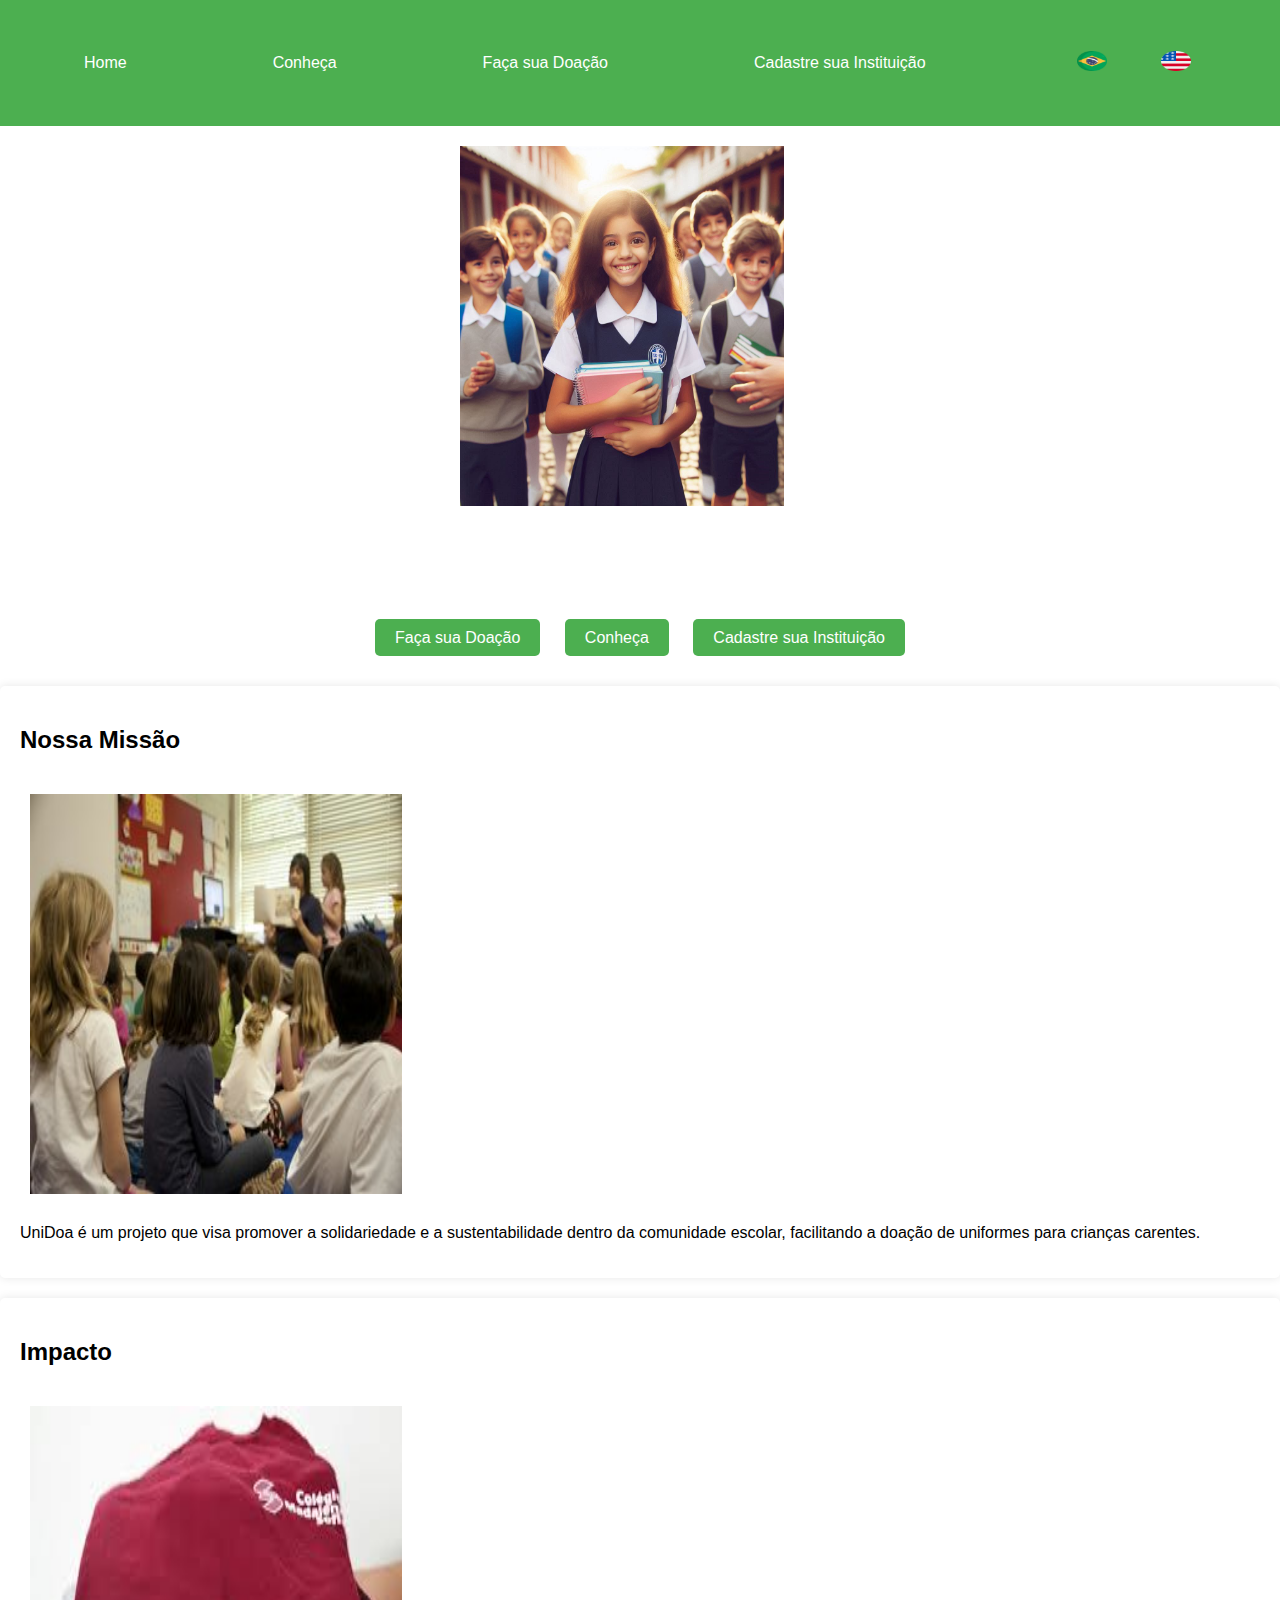
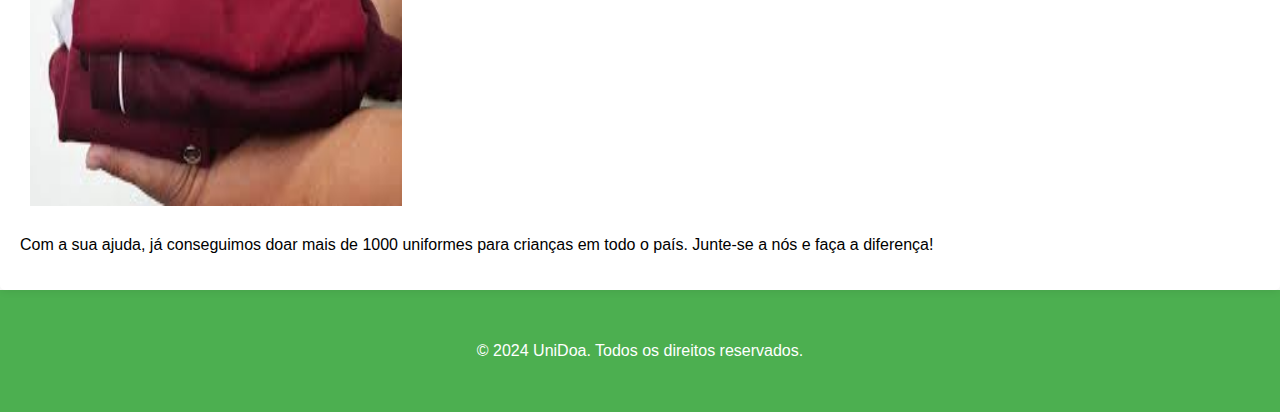
==== index.html @ e57bc02f "git" ====
<!DOCTYPE html>
<html lang="pt-br">
<head>
    <meta charset="UTF-8">
    <meta name="viewport" content="width=device-width, initial-scale=1.0">
    <title>UniDoa - Home</title>
    <link rel="stylesheet" href="styles.css">
</head>
<body>
    <header>
        <div class="container">
            <nav>
                <ul>
                    <li><a href="index.html">Home</a></li>
                    <li><a href="conheca.html">Conheça</a></li>
                    <li><a href="doacao.html">Faça sua Doação</a></li>
                    <li><a href="instituicao.html">Cadastre sua Instituição</a></li>
                    <li>
                        <a href="#"><img src="images/br.png" alt="Português" class="flag"></a>
                        <a href="#"><img src="images/us.png" alt="English" class="flag"></a>
                    </li>
                </ul>
            </nav>
        </div>
    </header>
    <main>
        <div class="hero">
            <div class="carousel">
                <img src="images/slide1.jpeg" alt="Slide 1">
               
            </div>
            <h1>Bem-vindo ao UniDoa</h1>
            <p>Ajude a fazer a diferença na comunidade escolar.</p>
            <div class="buttons">
                <a href="doacao.html" class="button">Faça sua Doação</a>
                <a href="conheca.html" class="button">Conheça</a>
                <a href="instituicao.html" class="button">Cadastre sua Instituição</a>
            </div>
        </div>
        <div class="sections">
            <section class="mission">
                <h2>Nossa Missão</h2>
                <img src="images/mission.jpg" alt="Nossa Missão">
                <p>UniDoa é um projeto que visa promover a solidariedade e a sustentabilidade dentro da comunidade escolar, facilitando a doação de uniformes para crianças carentes.</p>
            </section>
            <section class="impact">
                <h2>Impacto</h2>
                <img src="[data-uri]" alt="Impacto">
                <p>Com a sua ajuda, já conseguimos doar mais de 1000 uniformes para crianças em todo o país. Junte-se a nós e faça a diferença!</p>
            </section>
        </div>
    </main>
    <footer>
        <div class="container">
            <p>&copy; 2024 UniDoa. Todos os direitos reservados.</p>
        </div>
    </footer>
</body>
</html>
---- styles.css ----
/* Global Styles */
body {
    font-family: Arial, sans-serif;
    margin: 0;
    padding: 0;
    box-sizing: border-box;
}

.container {
    width: 90%;
    max-width: 1200px;
    margin: 0 auto;
    padding: 20px;
}
.container-conheca {
    width: 90%;
    max-width: auto;
    margin: 0 auto;
    padding: 20px;
}

/* Header Styles */
header {
    background-color: #4CAF50;
    padding: 10px 0;
}

header nav ul {
    list-style: none;
    padding: 0;
    display: flex;
    flex-wrap: wrap;
    justify-content: space-between;
    align-items: center;
}

header nav ul li {
    margin: 5px 0;
}

header nav ul li a {
    color: white;
    text-decoration: none;
    padding: 10px 20px;
}

header nav ul li a:hover {
    background-color: #45a049;
    border-radius: 5px;
}

header nav ul li img.flag {
    width: 30px;
    height: 20px;
    margin: 0 5px;
}

/* Hero Section Styles */
.hero {
    position: relative;
    width: 100%;
    height: 60vh;
    background: url('hero.jpg') no-repeat center center/cover;
    display: flex;
    flex-direction: column;
    justify-content: center;
    align-items: center;
    color: white;
    text-align: center;
}

.carousel img {
    display: none;
    width: 90%;
    height: 40vh;
}

.carousel img:first-child {
    display: block;
}

.hero h1 {
    font-size: 3rem;
    margin: 0;
}

.hero p {
    font-size: 1.5rem;
    margin: 10px 0;
}

.hero .buttons {
    margin-top: 20px;
}

.hero .buttons .button {
    background-color: #4CAF50;
    color: white;
    padding: 10px 20px;
    margin: 0 10px;
    border-radius: 5px;
    text-decoration: none;
}

.hero .buttons .button:hover {
    background-color: #45a049;
}

/* Section Styles */
.sections {
    display: flex;
    flex-direction: column;
    gap: 20px;
    margin-top: 20px;
}

.sections section {
    padding: 20px;
    border-radius: 5px;
    box-shadow: 0 0 10px rgba(0, 0, 0, 0.1);
}

.sections section img {
    width: 30%;
    height: 400px;
    padding: 10px;
    border-radius: 5px;
    margin-top: 10px;
    float: center;
}

/* Form Styles */
form {
    width: 100%;
    max-width: 500px;
    margin: 2rem auto;
    padding: 2rem;
    background-color: #f5f5f5;
    border-radius: 10px;
    box-shadow: 0 0 10px rgba(0, 0, 0, 0.1);
}

form label {
    margin-bottom: 0.5rem;
    font-weight: bold;
}

form input, form select, form button {
    margin-bottom: 1rem;
    padding: 0.5rem;
    font-size: 1rem;
    border: 1px solid #ccc;
    border-radius: 5px;
    width: 100%;
}

form button {
    background-color: #4CAF50;
    color: white;
    border: none;
    border-radius: 5px;
    cursor: pointer;
    padding: 0.75rem;
    font-size: 1rem;
}

form button:hover {
    background-color: #45a049;
}

.note, .disclaimer {
    margin-top: 10px;
    font-size: 0.9rem;
    color: #666;
}

/* Footer Styles */
footer {
    background-color: #4CAF50;
    color: white;
    text-align: center;
    padding: 1rem 0;
}

/* Responsive Styles */
@media (max-width: 768px) {
    header nav ul {
        flex-direction: column;
    }

    .hero h1 {
        font-size: 2.5rem;
    }

    .hero p {
        font-size: 1.2rem;
    }

    .sections {
        flex-direction: column;
    }
}
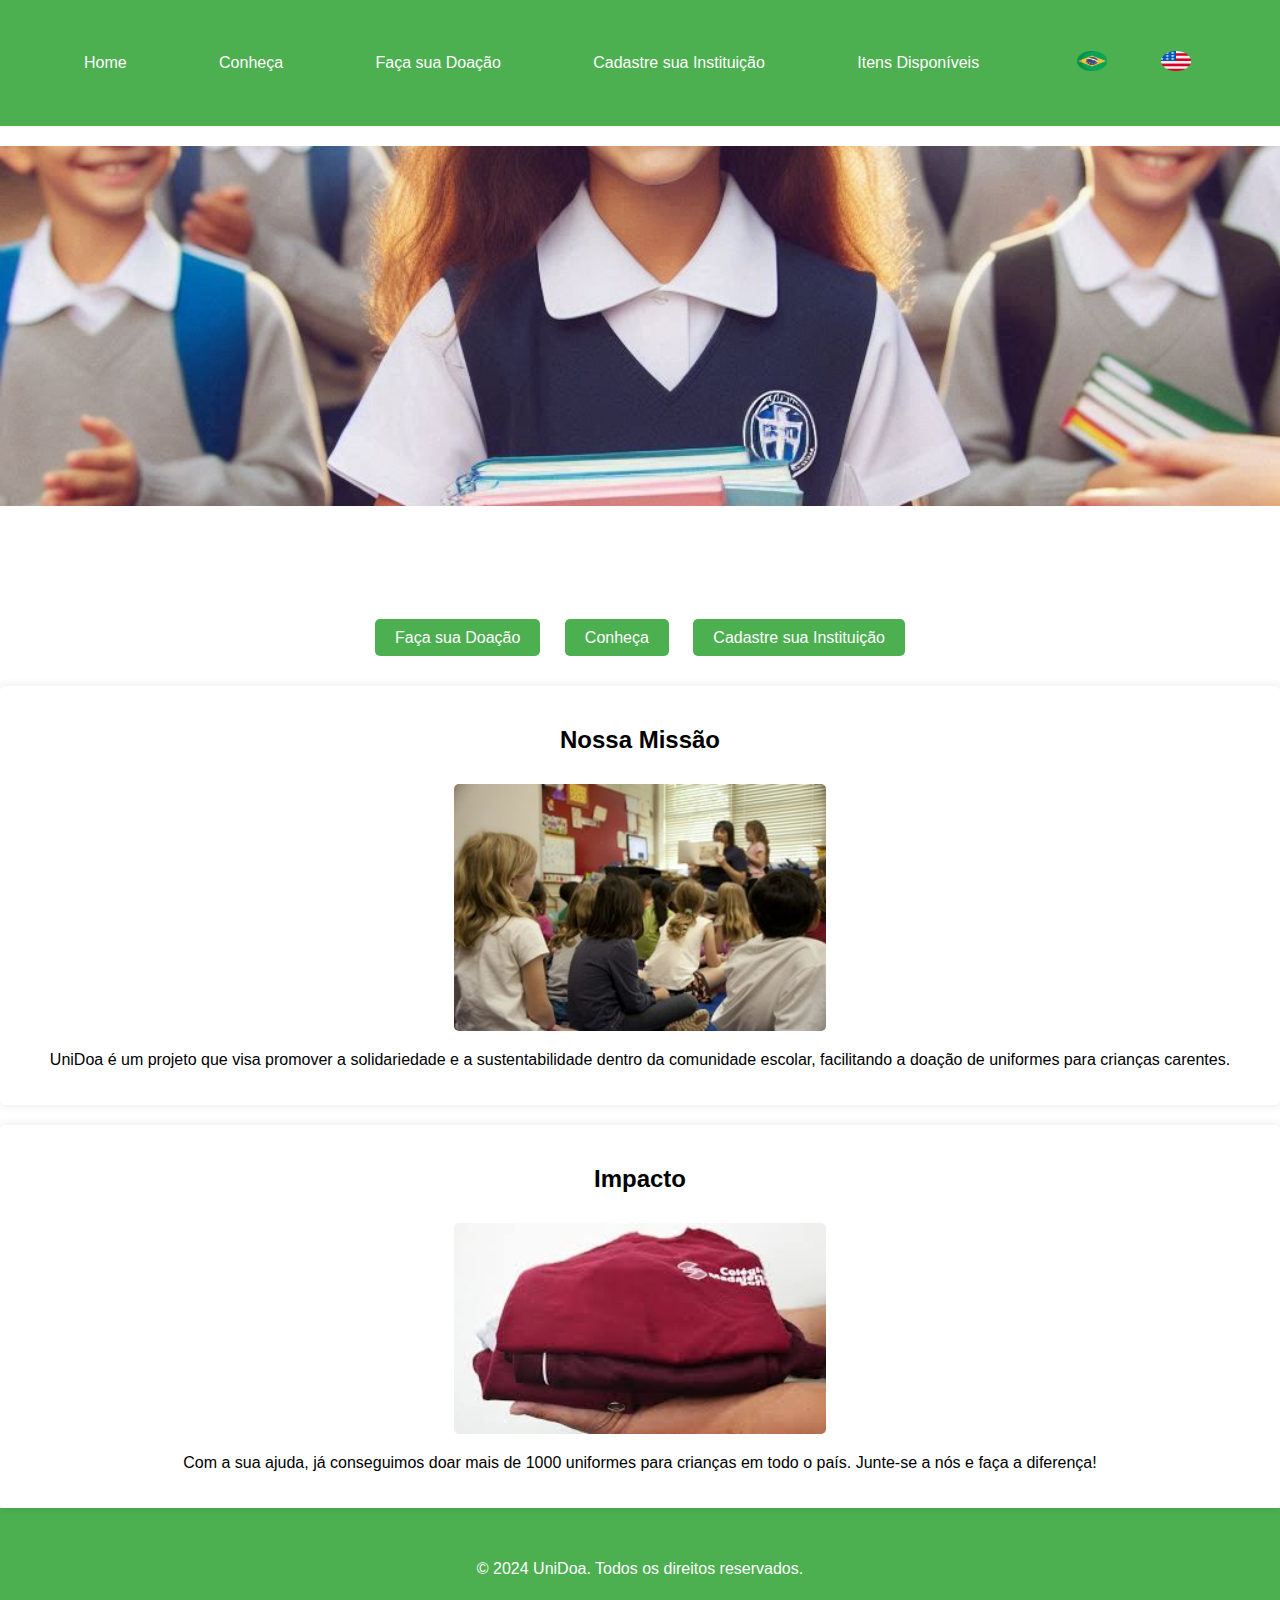
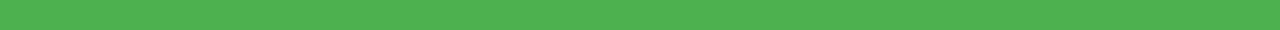
==== commit d5829008: "Inclusão da tabela e pagina de listagem de itens" ====
--- a/index.html
+++ b/index.html
@@ -15,6 +15,7 @@
                     <li><a href="conheca.html">Conheça</a></li>
                     <li><a href="doacao.html">Faça sua Doação</a></li>
                     <li><a href="instituicao.html">Cadastre sua Instituição</a></li>
+                    <li><a href="listagem.html">Itens Disponíveis</a></li>
                     <li>
                         <a href="#"><img src="images/br.png" alt="Português" class="flag"></a>
                         <a href="#"><img src="images/us.png" alt="English" class="flag"></a>
--- a/styles.css
+++ b/styles.css
@@ -9,12 +9,6 @@
 .container {
     width: 90%;
     max-width: 1200px;
-    margin: 0 auto;
-    padding: 20px;
-}
-.container-conheca {
-    width: 90%;
-    max-width: auto;
     margin: 0 auto;
     padding: 20px;
 }
@@ -69,14 +63,31 @@
     text-align: center;
 }
 
+.carousel {
+    position: relative;
+    width: 100%;
+    height: 40vh; /* Altura ajustada para o carrossel */
+    overflow: hidden;
+}
+
 .carousel img {
-    display: none;
-    width: 90%;
-    height: 40vh;
-}
-
-.carousel img:first-child {
-    display: block;
+    width: 100%; /* A imagem ocupará toda a largura do contêiner do carrossel */
+    height: 100%; /* A imagem ocupará toda a altura do contêiner do carrossel */
+    object-fit: cover; /* Para manter a proporção da imagem */
+    transition: opacity 1s ease-in-out;
+}
+
+.carousel img.active {
+    opacity: 1;
+}
+
+/* Hero Content */
+.hero-content {
+    position: absolute;
+    top: 50%;
+    transform: translateY(-50%);
+    width: 100%;
+    text-align: center;
 }
 
 .hero h1 {
@@ -118,15 +129,15 @@
     padding: 20px;
     border-radius: 5px;
     box-shadow: 0 0 10px rgba(0, 0, 0, 0.1);
+    text-align: center; /* Centraliza o conteúdo */
 }
 
 .sections section img {
-    width: 30%;
-    height: 400px;
-    padding: 10px;
+    width: 30%; /* Ajusta a largura da imagem para ocupar 100% do seu contêiner */
+    height: auto; /* A altura será ajustada automaticamente conforme a largura */
+    max-width: 50%; /* Garante que a imagem não ultrapasse o contêiner pai */
     border-radius: 5px;
     margin-top: 10px;
-    float: center;
 }
 
 /* Form Styles */
@@ -200,3 +211,24 @@
         flex-direction: column;
     }
 }
+
+/*Listagem*/
+table {
+    width: 100%;
+    border-collapse: collapse;
+    margin-top: 20px;
+}
+
+table th, table td {
+    border: 1px solid #ddd;
+    padding: 8px;
+    text-align: center;
+}
+
+table th {
+    background-color: #f2f2f2;
+}
+
+table tr:nth-child(even) {
+    background-color: #f9f9f9;
+}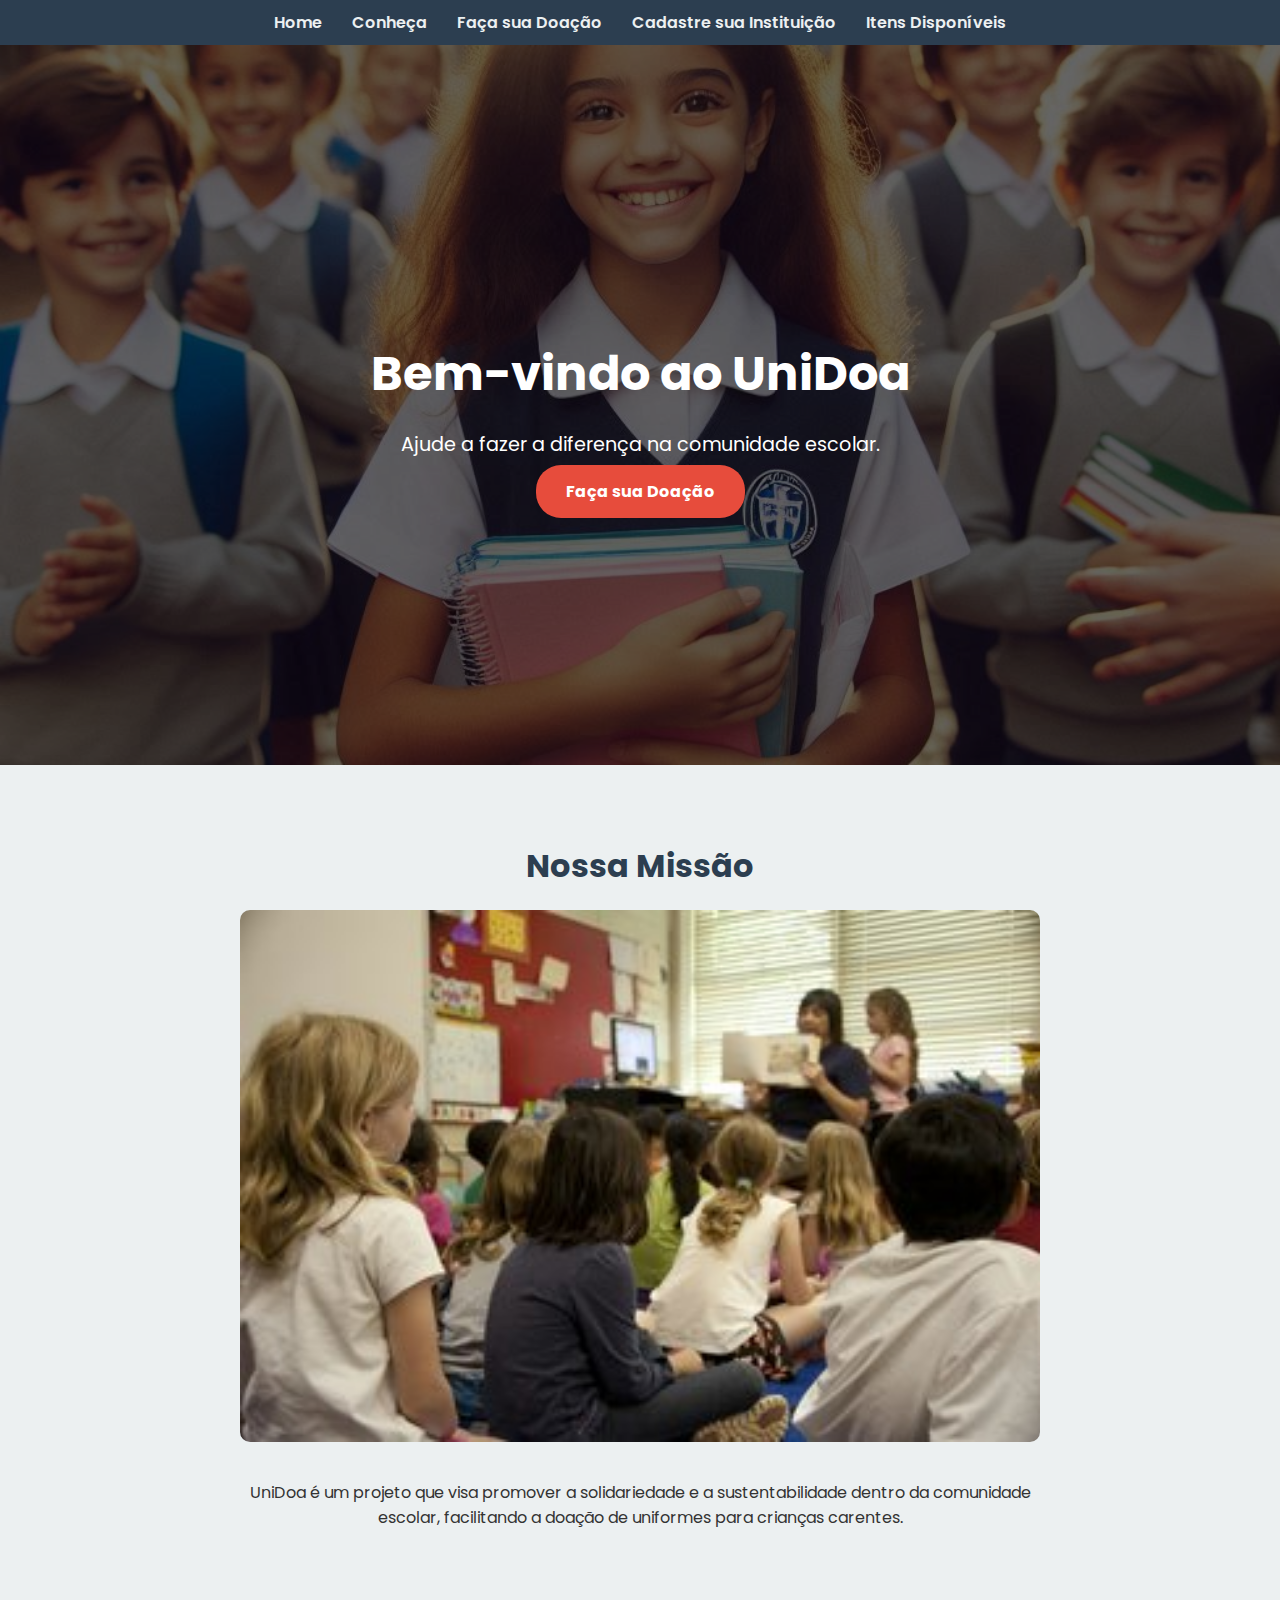
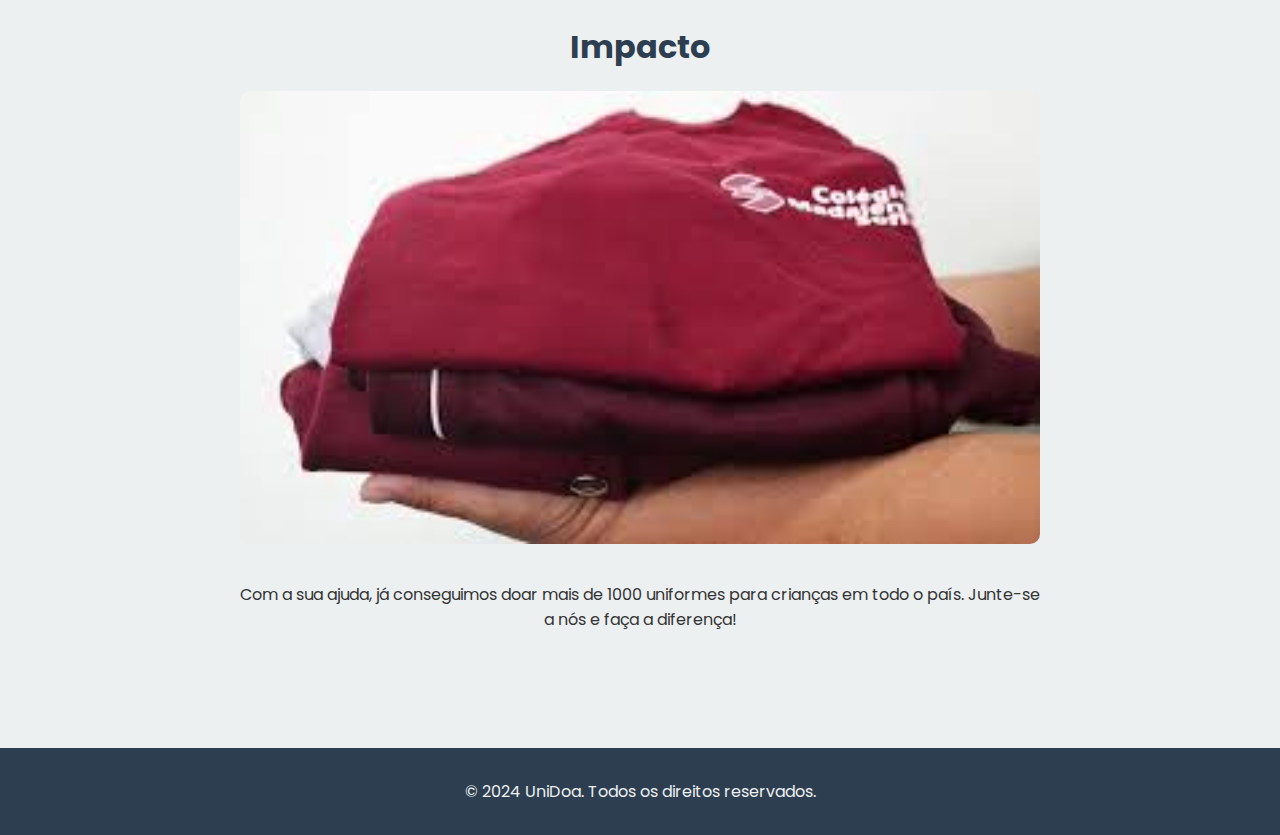
==== commit 0f7528e8: "ajuste no design, adição de templete, código python para gravar, buscar dados e gerar um novo html" ====
--- a/index.html
+++ b/index.html
@@ -5,56 +5,44 @@
     <meta name="viewport" content="width=device-width, initial-scale=1.0">
     <title>UniDoa - Home</title>
     <link rel="stylesheet" href="styles.css">
+    <link href="https://fonts.googleapis.com/css2?family=Poppins:wght@300;400;600&display=swap" rel="stylesheet">
 </head>
 <body>
     <header>
-        <div class="container">
-            <nav>
-                <ul>
-                    <li><a href="index.html">Home</a></li>
-                    <li><a href="conheca.html">Conheça</a></li>
-                    <li><a href="doacao.html">Faça sua Doação</a></li>
-                    <li><a href="instituicao.html">Cadastre sua Instituição</a></li>
-                    <li><a href="listagem.html">Itens Disponíveis</a></li>
-                    <li>
-                        <a href="#"><img src="images/br.png" alt="Português" class="flag"></a>
-                        <a href="#"><img src="images/us.png" alt="English" class="flag"></a>
-                    </li>
-                </ul>
-            </nav>
-        </div>
+        <nav>
+            <ul>
+                <li><a href="index.html">Home</a></li>
+                <li><a href="conheca.html">Conheça</a></li>
+                <li><a href="doacao.html">Faça sua Doação</a></li>
+                <li><a href="instituicao.html">Cadastre sua Instituição</a></li>
+                <li><a href="listagem.html">Itens Disponíveis</a></li>
+            </ul>
+        </nav>
     </header>
-    <main>
-        <div class="hero">
-            <div class="carousel">
-                <img src="images/slide1.jpeg" alt="Slide 1">
-               
-            </div>
+
+    <div class="hero">
+        <div class="hero-content">
             <h1>Bem-vindo ao UniDoa</h1>
             <p>Ajude a fazer a diferença na comunidade escolar.</p>
-            <div class="buttons">
-                <a href="doacao.html" class="button">Faça sua Doação</a>
-                <a href="conheca.html" class="button">Conheça</a>
-                <a href="instituicao.html" class="button">Cadastre sua Instituição</a>
-            </div>
+            <a href="doacao.html" class="button">Faça sua Doação</a>
         </div>
-        <div class="sections">
-            <section class="mission">
-                <h2>Nossa Missão</h2>
-                <img src="images/mission.jpg" alt="Nossa Missão">
-                <p>UniDoa é um projeto que visa promover a solidariedade e a sustentabilidade dentro da comunidade escolar, facilitando a doação de uniformes para crianças carentes.</p>
-            </section>
-            <section class="impact">
-                <h2>Impacto</h2>
-                <img src="[data-uri]" alt="Impacto">
-                <p>Com a sua ajuda, já conseguimos doar mais de 1000 uniformes para crianças em todo o país. Junte-se a nós e faça a diferença!</p>
-            </section>
+    </div>
+
+    <div class="sections">
+        <div class="section mission">
+            <h2>Nossa Missão</h2>
+            <img src="images/mission.jpg" alt="Nossa Missão">
+            <p>UniDoa é um projeto que visa promover a solidariedade e a sustentabilidade dentro da comunidade escolar, facilitando a doação de uniformes para crianças carentes.</p>
         </div>
-    </main>
+        <div class="section impact">
+            <h2>Impacto</h2>
+            <img src="[data-uri]" alt="Impacto">
+            <p>Com a sua ajuda, já conseguimos doar mais de 1000 uniformes para crianças em todo o país. Junte-se a nós e faça a diferença!</p>
+        </div>
+    </div>
+
     <footer>
-        <div class="container">
-            <p>&copy; 2024 UniDoa. Todos os direitos reservados.</p>
-        </div>
+        <p>&copy; 2024 UniDoa. Todos os direitos reservados.</p>
     </footer>
 </body>
 </html>
--- a/styles.css
+++ b/styles.css
@@ -1,234 +1,194 @@
-/* Global Styles */
-body {
-    font-family: Arial, sans-serif;
+/* Resetting Default Styles */
+body, html {
     margin: 0;
     padding: 0;
-    box-sizing: border-box;
+    font-family: 'Poppins', sans-serif;
+    background-color: #f4f4f9;
+    color: #333;
 }
 
-.container {
-    width: 90%;
-    max-width: 1200px;
-    margin: 0 auto;
-    padding: 20px;
-}
-
-/* Header Styles */
+/* Header Styling */
 header {
-    background-color: #4CAF50;
+    background: #2c3e50;
+    color: #ecf0f1;
     padding: 10px 0;
 }
 
 header nav ul {
     list-style: none;
+    display: flex;
+    justify-content: center;
+    margin: 0;
     padding: 0;
-    display: flex;
-    flex-wrap: wrap;
-    justify-content: space-between;
-    align-items: center;
 }
 
 header nav ul li {
-    margin: 5px 0;
+    margin: 0 15px;
 }
 
 header nav ul li a {
-    color: white;
+    color: #ecf0f1;
     text-decoration: none;
-    padding: 10px 20px;
+    font-weight: 600;
+    transition: color 0.3s ease;
 }
 
 header nav ul li a:hover {
-    background-color: #45a049;
-    border-radius: 5px;
+    color: #e74c3c;
 }
 
-header nav ul li img.flag {
-    width: 30px;
-    height: 20px;
-    margin: 0 5px;
+/* Hero Section Styling */
+.hero {
+    background: url('images/slide1.jpeg') no-repeat center center/cover;
+    height: 80vh;
+    display: flex;
+    justify-content: center;
+    align-items: center;
+    color: #fff;
+    text-align: center;
+    position: relative;
 }
 
-/* Hero Section Styles */
-.hero {
-    position: relative;
+.hero::before {
+    content: '';
+    position: absolute;
+    top: 0;
+    left: 0;
     width: 100%;
-    height: 60vh;
-    background: url('hero.jpg') no-repeat center center/cover;
-    display: flex;
-    flex-direction: column;
-    justify-content: center;
-    align-items: center;
-    color: white;
-    text-align: center;
+    height: 100%;
+    background: rgba(0, 0, 0, 0.6);
+    z-index: 1;
 }
 
-.carousel {
+.hero-content {
+    z-index: 2;
     position: relative;
-    width: 100%;
-    height: 40vh; /* Altura ajustada para o carrossel */
-    overflow: hidden;
-}
-
-.carousel img {
-    width: 100%; /* A imagem ocupará toda a largura do contêiner do carrossel */
-    height: 100%; /* A imagem ocupará toda a altura do contêiner do carrossel */
-    object-fit: cover; /* Para manter a proporção da imagem */
-    transition: opacity 1s ease-in-out;
-}
-
-.carousel img.active {
-    opacity: 1;
-}
-
-/* Hero Content */
-.hero-content {
-    position: absolute;
-    top: 50%;
-    transform: translateY(-50%);
-    width: 100%;
-    text-align: center;
 }
 
 .hero h1 {
     font-size: 3rem;
-    margin: 0;
+    margin-bottom: 10px;
 }
 
 .hero p {
-    font-size: 1.5rem;
-    margin: 10px 0;
+    font-size: 1.2rem;
+    margin-bottom: 20px;
 }
 
-.hero .buttons {
-    margin-top: 20px;
+.hero .button {
+    background-color: #e74c3c;
+    color: #fff;
+    padding: 15px 30px;
+    text-decoration: none;
+    border-radius: 25px;
+    font-weight: bold;
+    transition: background-color 0.3s ease;
 }
 
-.hero .buttons .button {
-    background-color: #4CAF50;
-    color: white;
-    padding: 10px 20px;
-    margin: 0 10px;
-    border-radius: 5px;
-    text-decoration: none;
+.hero .button:hover {
+    background-color: #c0392b;
 }
-
-.hero .buttons .button:hover {
-    background-color: #45a049;
-}
-
-/* Section Styles */
+/*Formatando as Sections */
 .sections {
     display: flex;
     flex-direction: column;
-    gap: 20px;
-    margin-top: 20px;
+    align-items: center;
+    padding: 50px 20px;
+    background-color: #ecf0f1;
 }
 
-.sections section {
-    padding: 20px;
-    border-radius: 5px;
-    box-shadow: 0 0 10px rgba(0, 0, 0, 0.1);
-    text-align: center; /* Centraliza o conteúdo */
+.sections h2 {
+    font-size: 2rem;
+    margin-bottom: 20px;
+    color: #2c3e50;
 }
 
-.sections section img {
-    width: 30%; /* Ajusta a largura da imagem para ocupar 100% do seu contêiner */
-    height: auto; /* A altura será ajustada automaticamente conforme a largura */
-    max-width: 50%; /* Garante que a imagem não ultrapasse o contêiner pai */
-    border-radius: 5px;
-    margin-top: 10px;
+.section {
+    max-width: 800px;
+    text-align: center;
+    margin-bottom: 50px;
 }
 
-/* Form Styles */
+.section img {
+    width: 100%;
+    border-radius: 10px;
+    margin-bottom: 15px;
+}
+
+/* Form Styling */
 form {
-    width: 100%;
+    background: #ffffff;
+    border: 1px solid #ddd;
+    padding: 2rem;
+    border-radius: 10px;
+    box-shadow: 0 0 10px rgba(0, 0, 0, 0.1);
+    margin-top: 20px;
     max-width: 500px;
     margin: 2rem auto;
-    padding: 2rem;
-    background-color: #f5f5f5;
-    border-radius: 10px;
-    box-shadow: 0 0 10px rgba(0, 0, 0, 0.1);
+    width: 100%;
 }
 
 form label {
-    margin-bottom: 0.5rem;
+    display: block;
+    margin: 10px 0 5px;
     font-weight: bold;
 }
 
 form input, form select, form button {
-    margin-bottom: 1rem;
-    padding: 0.5rem;
-    font-size: 1rem;
-    border: 1px solid #ccc;
+    width: 100%;
+    padding: 10px;
+    margin-bottom: 15px;
+    border: 1px solid #ddd;
     border-radius: 5px;
-    width: 100%;
-}
-
-form button {
-    background-color: #4CAF50;
-    color: white;
-    border: none;
-    border-radius: 5px;
-    cursor: pointer;
-    padding: 0.75rem;
     font-size: 1rem;
 }
 
-form button:hover {
-    background-color: #45a049;
+
+
+form button {
+    background-color: #e74c3c;
+    color: #fff;
+    border: none;
+    cursor: pointer;
+    transition: background-color 0.3s ease;
 }
 
-.note, .disclaimer {
-    margin-top: 10px;
-    font-size: 0.9rem;
-    color: #666;
+form button:hover {
+    background-color: #c0392b;
 }
 
-/* Footer Styles */
-footer {
-    background-color: #4CAF50;
-    color: white;
-    text-align: center;
-    padding: 1rem 0;
-}
-
-/* Responsive Styles */
-@media (max-width: 768px) {
-    header nav ul {
-        flex-direction: column;
-    }
-
-    .hero h1 {
-        font-size: 2.5rem;
-    }
-
-    .hero p {
-        font-size: 1.2rem;
-    }
-
-    .sections {
-        flex-direction: column;
-    }
-}
-
-/*Listagem*/
+/* Table Styling */
 table {
     width: 100%;
     border-collapse: collapse;
     margin-top: 20px;
+    background: #ffffff;
+    border: 1px solid #ddd;
 }
 
 table th, table td {
+    padding: 10px;
     border: 1px solid #ddd;
-    padding: 8px;
     text-align: center;
 }
 
 table th {
-    background-color: #f2f2f2;
+    background: #2c3e50;
+    color: #ecf0f1;
 }
 
-table tr:nth-child(even) {
-    background-color: #f9f9f9;
-}+/* Footer Styling */
+footer {
+    background: #2c3e50;
+    color: #ecf0f1;
+    text-align: center;
+    padding: 15px 0;
+}
+
+/* General Container Styling */
+.container {
+    max-width: 1200px;
+    margin: 0 auto;
+    padding: 20px;
+    text-align: center;
+}
